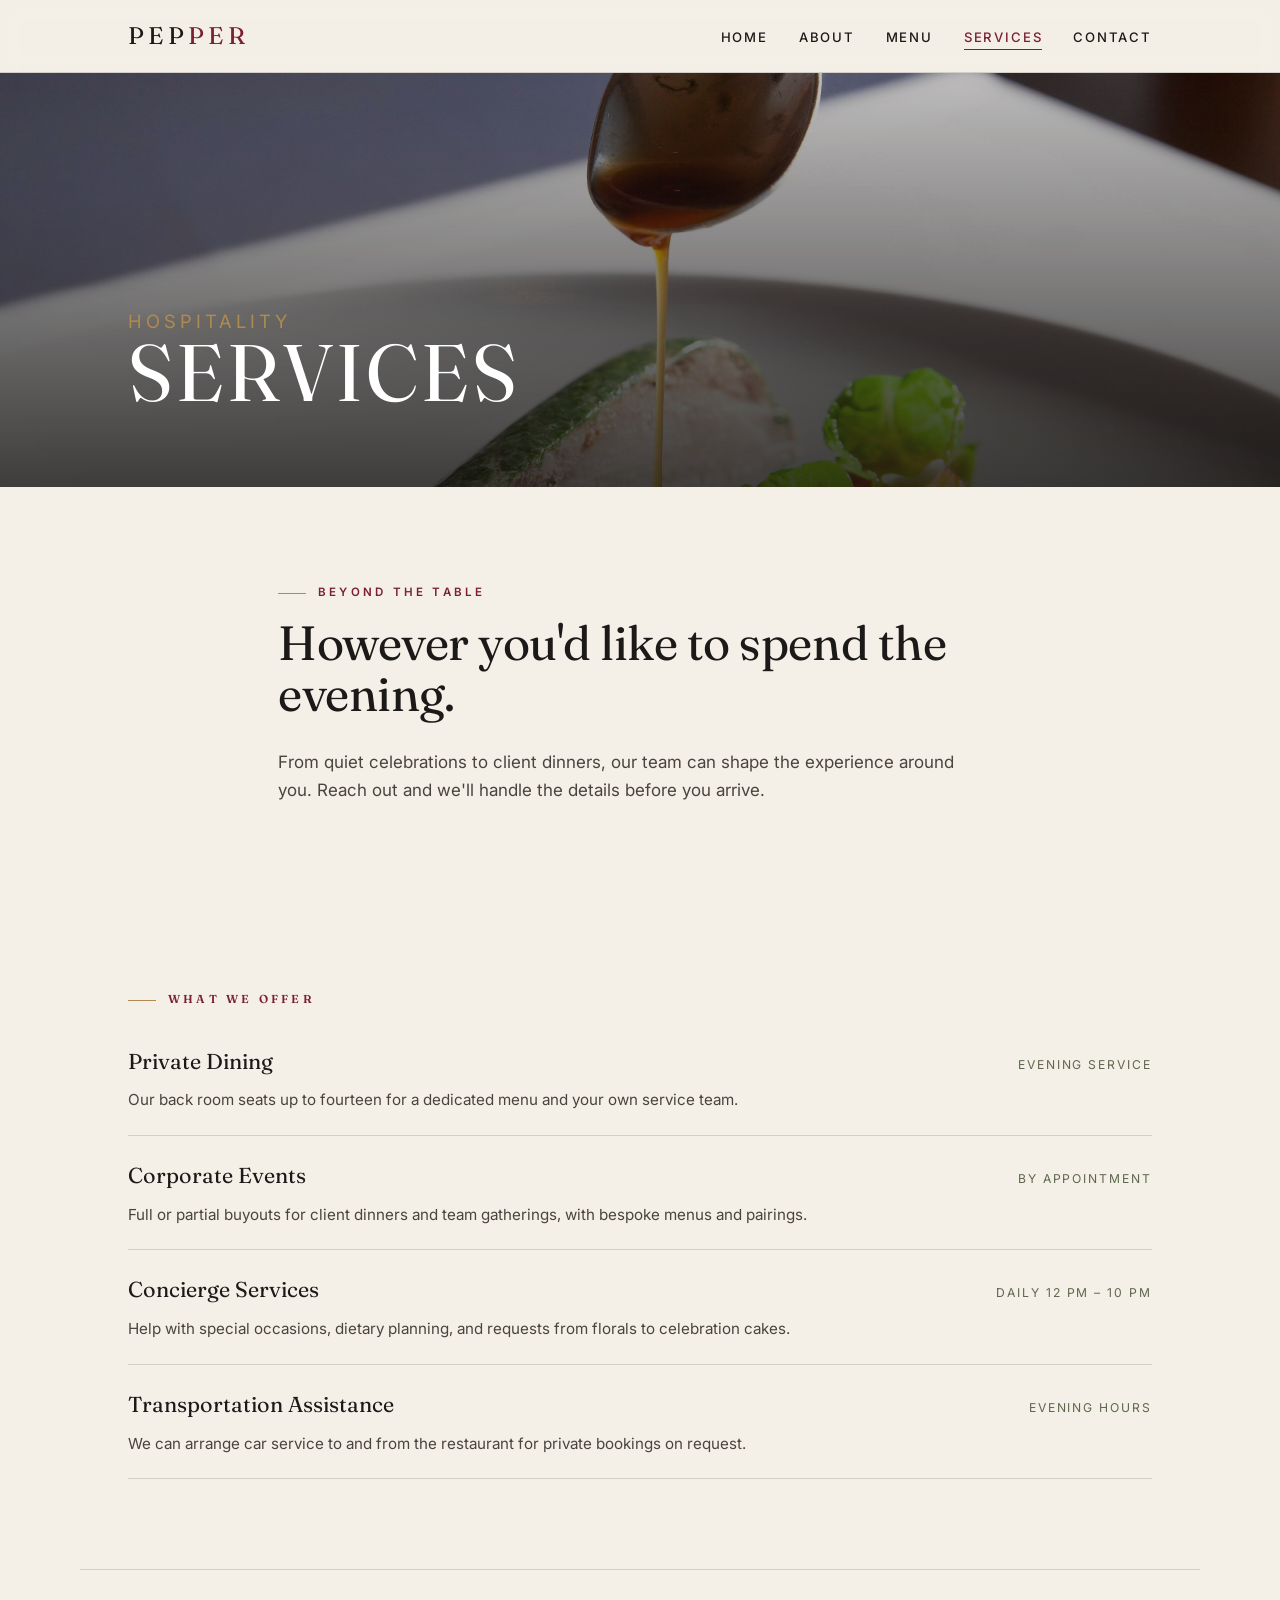
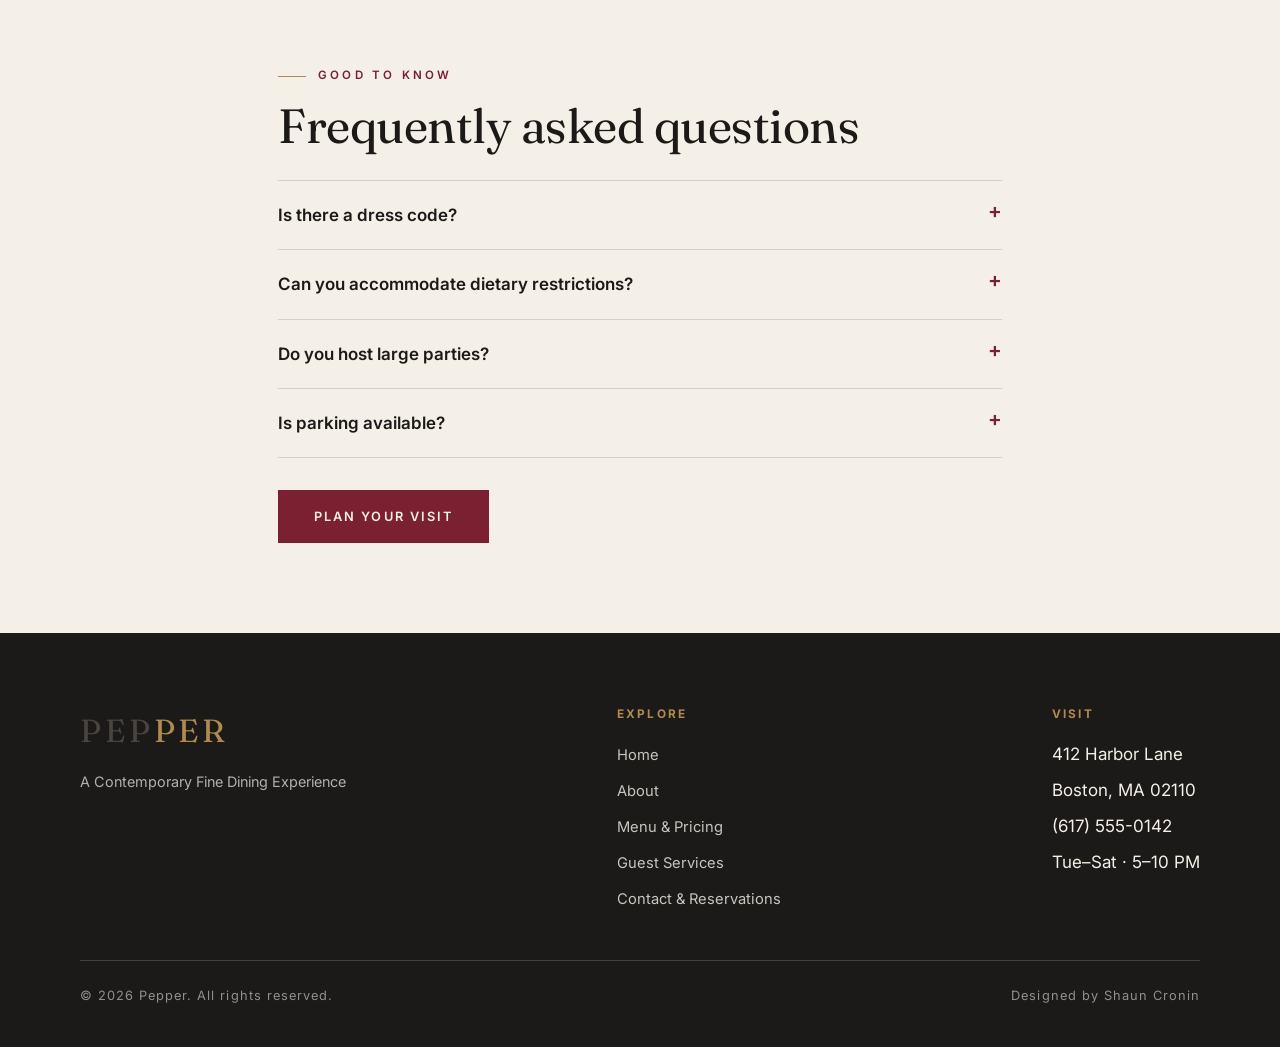
==== services.html @ ecd334d8 "Add files via upload" ====
<!DOCTYPE html>
<html lang="en">
<head>
  <meta charset="UTF-8">
  <meta name="viewport" content="width=device-width, initial-scale=1.0">
  <meta name="description" content="Pepper guest services: private dining, corporate events, concierge assistance, transportation, and frequently asked questions.">
  <title>Guest Services | Pepper Fine Dining</title>
  <link rel="preconnect" href="https://fonts.googleapis.com">
  <link rel="preconnect" href="https://fonts.gstatic.com" crossorigin>
  <link href="https://fonts.googleapis.com/css2?family=Fraunces:opsz,wght@9..144,400;9..144,500&family=Inter:wght@400;500;600&display=swap" rel="stylesheet">
  <link rel="stylesheet" href="css/styles.css">
</head>
<body>

  <header class="site-head">
    <nav class="nav-inner" aria-label="Primary">
      <a href="index.html" class="brand-mark">Pep<span>per</span></a>
      <ul class="nav-menu">
        <li><a href="index.html">Home</a></li>
        <li><a href="about.html">About</a></li>
        <li><a href="menu.html">Menu</a></li>
        <li><a href="services.html" aria-current="page">Services</a></li>
        <li><a href="contact.html">Contact</a></li>
      </ul>
    </nav>
  </header>

  <main>
    <section class="banner banner--page banner--services" aria-label="Guest services">
      <div class="banner-inner">
        <p class="banner-sub rise">Hospitality</p>
        <h1 class="banner-title rise rise-2">Services</h1>
      </div>
    </section>

    <section class="wrap wrap--tight" aria-labelledby="svc-intro-h">
      <p class="eyebrow">Beyond the Table</p>
      <h2 id="svc-intro-h">However you'd like to spend the evening.</h2>
      <p>From quiet celebrations to client dinners, our team can shape the experience
        around you. Reach out and we'll handle the details before you arrive.</p>
    </section>

    <!-- SERVICES LIST -->
    <section class="wrap" aria-labelledby="svc-list-h">
      <h2 id="svc-list-h" class="eyebrow" style="font-size:.72rem;">What We Offer</h2>
      <ul class="service-list">
        <li>
          <span class="svc-name">Private Dining</span>
          <span class="svc-when">Evening Service</span>
          <span class="svc-desc">Our back room seats up to fourteen for a dedicated
            menu and your own service team.</span>
        </li>
        <li>
          <span class="svc-name">Corporate Events</span>
          <span class="svc-when">By Appointment</span>
          <span class="svc-desc">Full or partial buyouts for client dinners and team
            gatherings, with bespoke menus and pairings.</span>
        </li>
        <li>
          <span class="svc-name">Concierge Services</span>
          <span class="svc-when">Daily 12 PM – 10 PM</span>
          <span class="svc-desc">Help with special occasions, dietary planning, and
            requests from florals to celebration cakes.</span>
        </li>
        <li>
          <span class="svc-name">Transportation Assistance</span>
          <span class="svc-when">Evening Hours</span>
          <span class="svc-desc">We can arrange car service to and from the restaurant
            for private bookings on request.</span>
        </li>
      </ul>
    </section>

    <hr class="divider">

    <!-- FAQ -->
    <section class="wrap wrap--tight" aria-labelledby="faq-h">
      <p class="eyebrow">Good to Know</p>
      <h2 id="faq-h">Frequently asked questions</h2>
      <div class="faq">
        <details>
          <summary>Is there a dress code?</summary>
          <p>We suggest smart casual. There is no jacket requirement, but most guests
            dress up a little for the occasion.</p>
        </details>
        <details>
          <summary>Can you accommodate dietary restrictions?</summary>
          <p>Yes. With a day's notice we can adapt the tasting menu for most
            allergies and dietary needs. Just note them when you reserve.</p>
        </details>
        <details>
          <summary>Do you host large parties?</summary>
          <p>The main dining room seats forty. For groups larger than fourteen we
            recommend a private buyout, which our team can arrange by appointment.</p>
        </details>
        <details>
          <summary>Is parking available?</summary>
          <p>Valet is available on weekend evenings. A public garage sits one block
            north on Harbor Lane.</p>
        </details>
      </div>
      <p style="margin-top:2rem;"><a href="contact.html" class="btn">Plan Your Visit</a></p>
    </section>
  </main>

  <footer class="site-foot">
    <div class="foot-inner">
      <div>
        <p class="foot-brand">Pep<span>per</span></p>
        <p style="color:rgba(244,239,231,.7); margin-top:.75rem; font-size:.9rem;">
          A Contemporary Fine Dining Experience</p>
      </div>
      <div class="foot-col">
        <h4>Explore</h4>
        <ul>
          <li><a href="index.html">Home</a></li>
          <li><a href="about.html">About</a></li>
          <li><a href="menu.html">Menu &amp; Pricing</a></li>
          <li><a href="services.html">Guest Services</a></li>
          <li><a href="contact.html">Contact &amp; Reservations</a></li>
        </ul>
      </div>
      <div class="foot-col">
        <h4>Visit</h4>
        <ul>
          <li>412 Harbor Lane</li>
          <li>Boston, MA 02110</li>
          <li>(617) 555-0142</li>
          <li>Tue–Sat · 5–10 PM</li>
        </ul>
      </div>
    </div>
    <div class="foot-base">
      <span>&copy; 2026 Pepper. All rights reserved.</span>
      <span>Designed by Shaun Cronin</span>
    </div>
  </footer>

</body>
</html>
---- css/styles.css ----
/* ============================================================
   PEPPER — A Contemporary Fine Dining Experience
   Author: Shaun Cronin  |  ITC2400  |  Signature Assignment
   Single external stylesheet for all pages.
   Organized: 1 Tokens · 2 Reset · 3 Type · 4 Header/Nav ·
   5 Banner · 6 Layout · 7 Components · 8 Forms · 9 Footer ·
   10 Animation · 11 Responsive
   ============================================================ */

/* ---------- 1. DESIGN TOKENS ---------- */
:root {
  --paper:    #f4efe7;  /* warm bone background        */
  --paper-2:  #eae2d4;  /* slightly deeper panel tone  */
  --ink:      #1c1a19;  /* espresso near-black text    */
  --ink-soft: #4a443f;  /* muted body text             */
  --claret:   #7a2031;  /* deep wine accent            */
  --sage:     #5f684e;  /* muted olive secondary       */
  --gold:     #b08a4f;  /* restrained hairline accent  */
  --line:     rgba(28,26,25,.15); /* hairline rules     */

  --display: "Fraunces", Georgia, "Times New Roman", serif;
  --body:    "Inter", -apple-system, "Segoe UI", Helvetica, Arial, sans-serif;

  --wrap: 1120px;        /* max content width           */
  --gut: clamp(1.25rem, 4vw, 3rem); /* page gutter      */
}

/* ---------- 2. RESET ---------- */
* { margin: 0; padding: 0; box-sizing: border-box; }
html { scroll-behavior: smooth; }
img { display: block; max-width: 100%; height: auto; }

body {
  background: var(--paper);
  color: var(--ink);
  font-family: var(--body);
  font-size: 1.0625rem;
  line-height: 1.65;
  -webkit-font-smoothing: antialiased;
}

/* ---------- 3. TYPOGRAPHY ---------- */
h1, h2, h3 {
  font-family: var(--display);
  font-weight: 400;
  line-height: 1.05;
  letter-spacing: -0.01em;
}
h2 { font-size: clamp(1.9rem, 4vw, 3rem); margin-bottom: .6em; }
h3 { font-size: clamp(1.3rem, 2.4vw, 1.7rem); margin-bottom: .4em; }
p  { color: var(--ink-soft); max-width: 62ch; }
a  { color: var(--claret); text-decoration: none; }

/* Small-caps utility label — the editorial "eyebrow" */
.eyebrow {
  font-size: .72rem;
  letter-spacing: .28em;
  text-transform: uppercase;
  color: var(--claret);
  font-weight: 600;
  display: inline-block;
  margin-bottom: 1rem;
}
.eyebrow::before {
  content: "";
  display: inline-block;
  width: 28px; height: 1px;
  background: var(--gold);
  vertical-align: middle;
  margin-right: .75rem;
}

/* ---------- 4. HEADER & NAVIGATION ---------- */
.site-head {
  position: sticky;
  top: 0;
  z-index: 50;
  background: rgba(244,239,231,.92);
  backdrop-filter: blur(8px);
  border-bottom: 1px solid var(--line);
}
.nav-inner {
  max-width: var(--wrap);
  margin: 0 auto;
  padding: 1rem var(--gut);
  display: flex;
  align-items: center;
  justify-content: space-between;
}
.brand-mark {
  font-family: var(--display);
  font-size: 1.5rem;
  letter-spacing: .18em;
  color: var(--ink);
  text-transform: uppercase;
}
.brand-mark span { color: var(--claret); }

.nav-menu {
  list-style: none;
  display: flex;
  gap: clamp(1rem, 2.4vw, 2.4rem);
}
.nav-menu a {
  color: var(--ink);
  font-size: .82rem;
  letter-spacing: .14em;
  text-transform: uppercase;
  font-weight: 500;
  padding-bottom: 4px;
  border-bottom: 1px solid transparent;
  transition: border-color .25s ease, color .25s ease;
}
.nav-menu a:hover,
.nav-menu a[aria-current="page"] {
  color: var(--claret);
  border-bottom-color: var(--claret);
}

/* ---------- 5. PAGE BANNER ---------- */
.banner {
  position: relative;
  min-height: 62vh;
  display: flex;
  align-items: flex-end;
  overflow: hidden;
  background-color: var(--ink);
}
.banner::before { /* image layer controlled fully in CSS */
  content: "";
  position: absolute;
  inset: 0;
  background-image: url("../images/hero-plating.jpg");
  background-size: cover;
  background-position: center;
  background-repeat: no-repeat;
  opacity: .85;
  transform: scale(1.04);
  animation: slowZoom 18s ease-out forwards;
}
.banner::after { /* legibility scrim */
  content: "";
  position: absolute;
  inset: 0;
  background: linear-gradient(180deg, rgba(20,18,17,.15) 0%, rgba(20,18,17,.78) 100%);
}
.banner-inner {
  position: relative;
  z-index: 2;
  max-width: var(--wrap);
  width: 100%;
  margin: 0 auto;
  padding: 0 var(--gut) clamp(2.5rem, 6vw, 5rem);
  color: var(--paper);
}
.banner-title {
  font-family: var(--display);
  font-size: clamp(3.2rem, 12vw, 8rem);
  line-height: .92;
  letter-spacing: .04em;
  text-transform: uppercase;
  color: #fff;
}
.banner-sub {
  font-size: clamp(.95rem, 1.6vw, 1.15rem);
  letter-spacing: .22em;
  text-transform: uppercase;
  color: var(--gold);
  margin-top: 1rem;
}
.banner-byline {
  margin-top: .4rem;
  font-size: .78rem;
  letter-spacing: .18em;
  text-transform: uppercase;
  color: rgba(244,239,231,.7);
}

/* Shorter banners for interior pages */
.banner--page { min-height: 46vh; }
.banner--page .banner-title { font-size: clamp(2.4rem, 8vw, 5rem); }

/* Per-page banner backgrounds (image swap via CSS only) */
.banner--about::before  { background-image: url("../images/chef-saucing.jpg"); }
.banner--menu::before   { background-image: url("../images/dessert-raspberry.jpg"); }
.banner--services::before { background-image: url("../images/chef-saucing.jpg"); }
.banner--contact::before  { background-image: url("../images/hero-plating.jpg"); }

/* ---------- 6. LAYOUT ---------- */
main { display: block; }
.wrap {
  max-width: var(--wrap);
  margin: 0 auto;
  padding: clamp(3rem, 7vw, 6rem) var(--gut);
}
.wrap--tight { max-width: 820px; }

.split {
  display: grid;
  grid-template-columns: 1fr 1fr;
  gap: clamp(2rem, 5vw, 4.5rem);
  align-items: center;
}
.split--reverse .split-media { order: 2; }

.divider {
  border: 0;
  height: 1px;
  background: var(--line);
  max-width: var(--wrap);
  margin: 0 auto;
}

/* ---------- 7. COMPONENTS ---------- */
/* Buttons */
.btn {
  display: inline-block;
  font-size: .8rem;
  letter-spacing: .16em;
  text-transform: uppercase;
  font-weight: 600;
  padding: .95rem 2.2rem;
  border: 1px solid var(--claret);
  background: var(--claret);
  color: var(--paper);
  cursor: pointer;
  transition: background .25s ease, color .25s ease, transform .2s ease;
}
.btn:hover { background: transparent; color: var(--claret); }
.btn--ghost {
  background: transparent;
  color: var(--paper);
  border-color: rgba(244,239,231,.6);
}
.btn--ghost:hover { background: var(--paper); color: var(--ink); border-color: var(--paper); }

/* Figure / media with controlled image animation */
figure { position: relative; overflow: hidden; }
figure img {
  width: 100%;
  height: 100%;
  object-fit: cover;
  transition: transform .9s cubic-bezier(.2,.7,.2,1), opacity .4s ease;
}
figure:hover img { transform: scale(1.05); }
figcaption {
  font-size: .76rem;
  letter-spacing: .12em;
  text-transform: uppercase;
  color: var(--ink-soft);
  padding-top: .6rem;
}
.split-media { aspect-ratio: 4 / 5; }

/* Featured experience cards */
.cards {
  display: grid;
  grid-template-columns: repeat(3, 1fr);
  gap: clamp(1.25rem, 3vw, 2.25rem);
  list-style: none;
}
.card {
  background: var(--paper-2);
  padding: 2rem 1.75rem;
  border-top: 2px solid var(--claret);
  transition: transform .3s ease;
}
.card:hover { transform: translateY(-6px); }
.card-num {
  font-family: var(--display);
  font-size: 1.1rem;
  color: var(--gold);
  display: block;
  margin-bottom: .75rem;
}
.card p { font-size: .96rem; }

/* Course list (the tasting menu is a true sequence → numbered) */
.courses { list-style: none; counter-reset: course; }
.courses li {
  counter-increment: course;
  padding: 1.1rem 0;
  border-bottom: 1px solid var(--line);
  display: grid;
  grid-template-columns: auto 1fr auto;
  gap: 1.25rem;
  align-items: baseline;
}
.courses li::before {
  content: counter(course, decimal-leading-zero);
  font-family: var(--display);
  color: var(--gold);
  font-size: .95rem;
}
.courses .course-name { font-weight: 600; color: var(--ink); }
.courses .course-desc { color: var(--ink-soft); font-size: .92rem; }

/* ---------- PRICING TABLE (border-free, responsive) ---------- */
.price-table {
  width: 100%;
  border-collapse: collapse;
  margin-top: 1.5rem;
}
.price-table caption {
  text-align: left;
  font-size: .75rem;
  letter-spacing: .2em;
  text-transform: uppercase;
  color: var(--claret);
  padding-bottom: 1rem;
}
.price-table th,
.price-table td {
  border: none;            /* border-free for easy comparison */
  padding: 1rem 0;
  text-align: left;
  vertical-align: top;
}
.price-table thead th {
  font-size: .72rem;
  letter-spacing: .16em;
  text-transform: uppercase;
  color: var(--ink-soft);
  font-weight: 600;
}
.price-table tbody tr { border-bottom: 1px solid var(--line); }
.price-table .item { font-weight: 600; color: var(--ink); }
.price-table .desc { color: var(--ink-soft); font-size: .92rem; }
.price-table .price {
  text-align: right;
  font-family: var(--display);
  font-size: 1.25rem;
  color: var(--claret);
  white-space: nowrap;
}

/* Aside / pull quote */
.pullquote {
  font-family: var(--display);
  font-size: clamp(1.5rem, 3.4vw, 2.4rem);
  line-height: 1.25;
  color: var(--ink);
  max-width: 22ch;
  border-left: 2px solid var(--claret);
  padding-left: 1.5rem;
}

/* FAQ */
.faq { border-top: 1px solid var(--line); }
.faq details {
  border-bottom: 1px solid var(--line);
  padding: 1.25rem 0;
}
.faq summary {
  cursor: pointer;
  font-weight: 600;
  color: var(--ink);
  list-style: none;
  display: flex;
  justify-content: space-between;
  gap: 1rem;
}
.faq summary::-webkit-details-marker { display: none; }
.faq summary::after { content: "+"; color: var(--claret); font-size: 1.3rem; line-height: 1; }
.faq details[open] summary::after { content: "–"; }
.faq p { margin-top: .85rem; }

/* Section labels for services list */
.service-list { list-style: none; }
.service-list li {
  padding: 1.4rem 0;
  border-bottom: 1px solid var(--line);
  display: flex;
  flex-wrap: wrap;
  justify-content: space-between;
  gap: .5rem 2rem;
  align-items: baseline;
}
.service-list .svc-name { font-family: var(--display); font-size: 1.35rem; color: var(--ink); }
.service-list .svc-when {
  font-size: .76rem;
  letter-spacing: .16em;
  text-transform: uppercase;
  color: var(--sage);
}
.service-list .svc-desc { flex-basis: 100%; color: var(--ink-soft); font-size: .95rem; }

/* ---------- 8. FORMS ---------- */
.form-grid {
  display: grid;
  grid-template-columns: 1fr 1fr;
  gap: 1.25rem 1.5rem;
}
.field { display: flex; flex-direction: column; }
.field--full { grid-column: 1 / -1; }
.field label {
  font-size: .74rem;
  letter-spacing: .14em;
  text-transform: uppercase;
  color: var(--ink-soft);
  margin-bottom: .5rem;
  font-weight: 600;
}
.field input,
.field select,
.field textarea {
  font-family: var(--body);
  font-size: 1rem;
  color: var(--ink);
  background: var(--paper-2);
  border: 1px solid transparent;
  border-bottom: 1px solid var(--line);
  padding: .85rem 1rem;
  transition: border-color .2s ease, background .2s ease;
}
.field input:focus,
.field select:focus,
.field textarea:focus {
  outline: none;
  border-color: var(--claret);
  background: #fff;
}
.field textarea { resize: vertical; min-height: 120px; }
.error-msg { color: var(--claret); font-size: .8rem; margin-top: .35rem; min-height: 1em; }
.form-note { font-size: .85rem; color: var(--ink-soft); margin-top: 1rem; }
.form-success {
  background: var(--sage);
  color: var(--paper);
  padding: 1rem 1.25rem;
  margin-top: 1.5rem;
  display: none;
}
.form-success.show { display: block; }

/* Info blocks on contact page */
.info-grid {
  display: grid;
  grid-template-columns: repeat(3, 1fr);
  gap: 2rem;
  margin-top: 2rem;
}
.info-grid h3 { font-size: 1.1rem; }
.info-grid p { font-size: .95rem; }

/* ---------- 9. FOOTER ---------- */
.site-foot {
  background: var(--ink);
  color: var(--paper);
  padding: clamp(3rem, 6vw, 4.5rem) var(--gut) 2.5rem;
}
.foot-inner {
  max-width: var(--wrap);
  margin: 0 auto;
  display: flex;
  flex-wrap: wrap;
  justify-content: space-between;
  gap: 2rem;
}
.foot-brand { font-family: var(--display); font-size: 2rem; letter-spacing: .12em; text-transform: uppercase; }
.foot-brand span { color: var(--gold); }
.foot-col h4 {
  font-size: .74rem;
  letter-spacing: .18em;
  text-transform: uppercase;
  color: var(--gold);
  margin-bottom: 1rem;
}
.foot-col ul { list-style: none; }
.foot-col li { margin-bottom: .5rem; }
.foot-col a { color: rgba(244,239,231,.8); font-size: .92rem; }
.foot-col a:hover { color: #fff; }
.foot-base {
  max-width: var(--wrap);
  margin: 2.5rem auto 0;
  padding-top: 1.5rem;
  border-top: 1px solid rgba(244,239,231,.18);
  font-size: .8rem;
  letter-spacing: .08em;
  color: rgba(244,239,231,.55);
  display: flex;
  flex-wrap: wrap;
  justify-content: space-between;
  gap: .5rem;
}

/* ---------- 10. ANIMATION ---------- */
@keyframes slowZoom { to { transform: scale(1); } }
@keyframes riseIn {
  from { opacity: 0; transform: translateY(24px); }
  to   { opacity: 1; transform: translateY(0); }
}
.rise { animation: riseIn .9s cubic-bezier(.2,.7,.2,1) both; }
.rise-2 { animation-delay: .15s; }
.rise-3 { animation-delay: .3s; }

/* ---------- 11. RESPONSIVE ---------- */
@media (max-width: 900px) {
  .cards { grid-template-columns: 1fr 1fr; }
  .info-grid { grid-template-columns: 1fr 1fr; }
  .split { grid-template-columns: 1fr; }
  .split--reverse .split-media { order: 0; }
  .pullquote { max-width: none; }
}

@media (max-width: 640px) {
  .nav-inner { flex-direction: column; gap: .85rem; }
  .nav-menu { flex-wrap: wrap; justify-content: center; gap: .85rem 1.25rem; }
  .cards { grid-template-columns: 1fr; }
  .info-grid { grid-template-columns: 1fr; }
  .form-grid { grid-template-columns: 1fr; }
  .courses li { grid-template-columns: auto 1fr; }
  .courses .course-price { grid-column: 2; text-align: left; color: var(--claret); }
  .price-table thead { display: none; }
  .price-table tbody tr { display: grid; padding: 1rem 0; }
  .price-table td { padding: .15rem 0; }
  .price-table .price { text-align: left; }
}

/* ---------- ACCESSIBILITY ---------- */
:focus-visible { outline: 2px solid var(--claret); outline-offset: 3px; }
@media (prefers-reduced-motion: reduce) {
  *, *::before, *::after { animation: none !important; transition: none !important; }
  html { scroll-behavior: auto; }
}
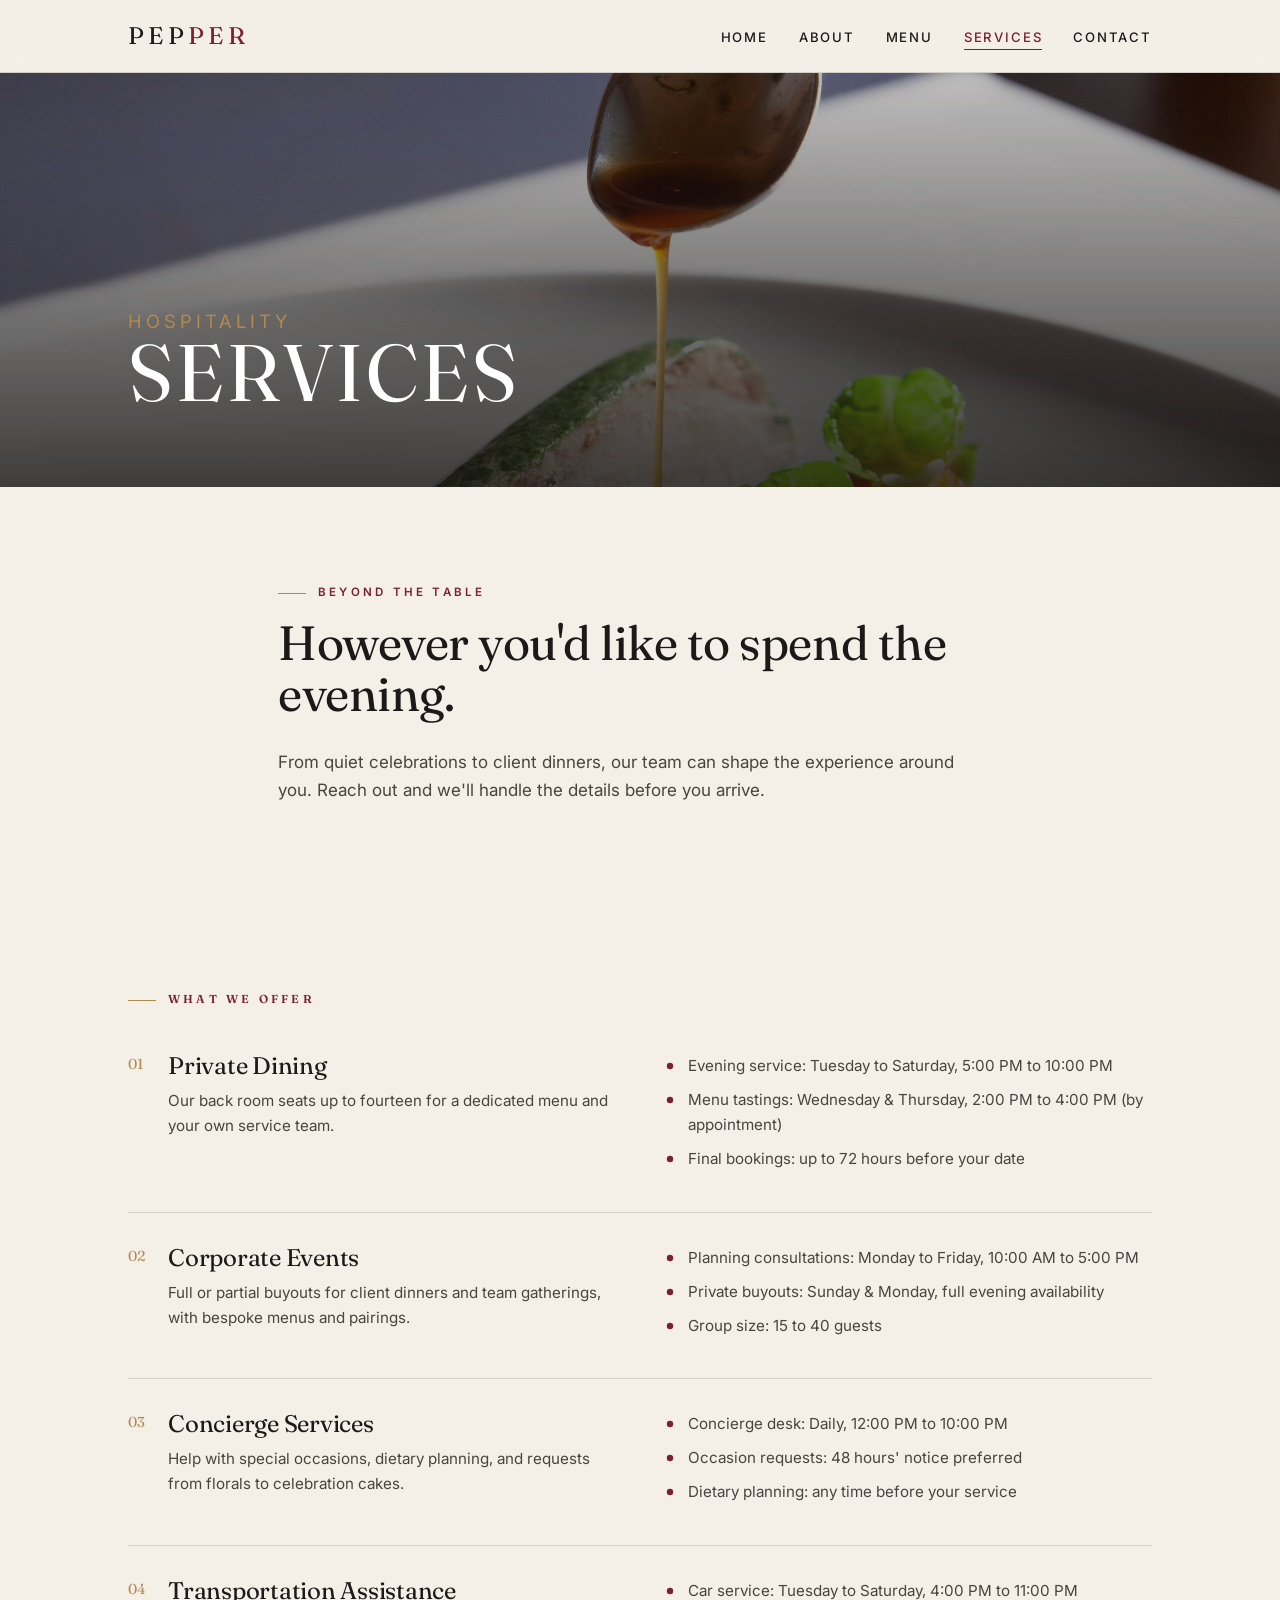
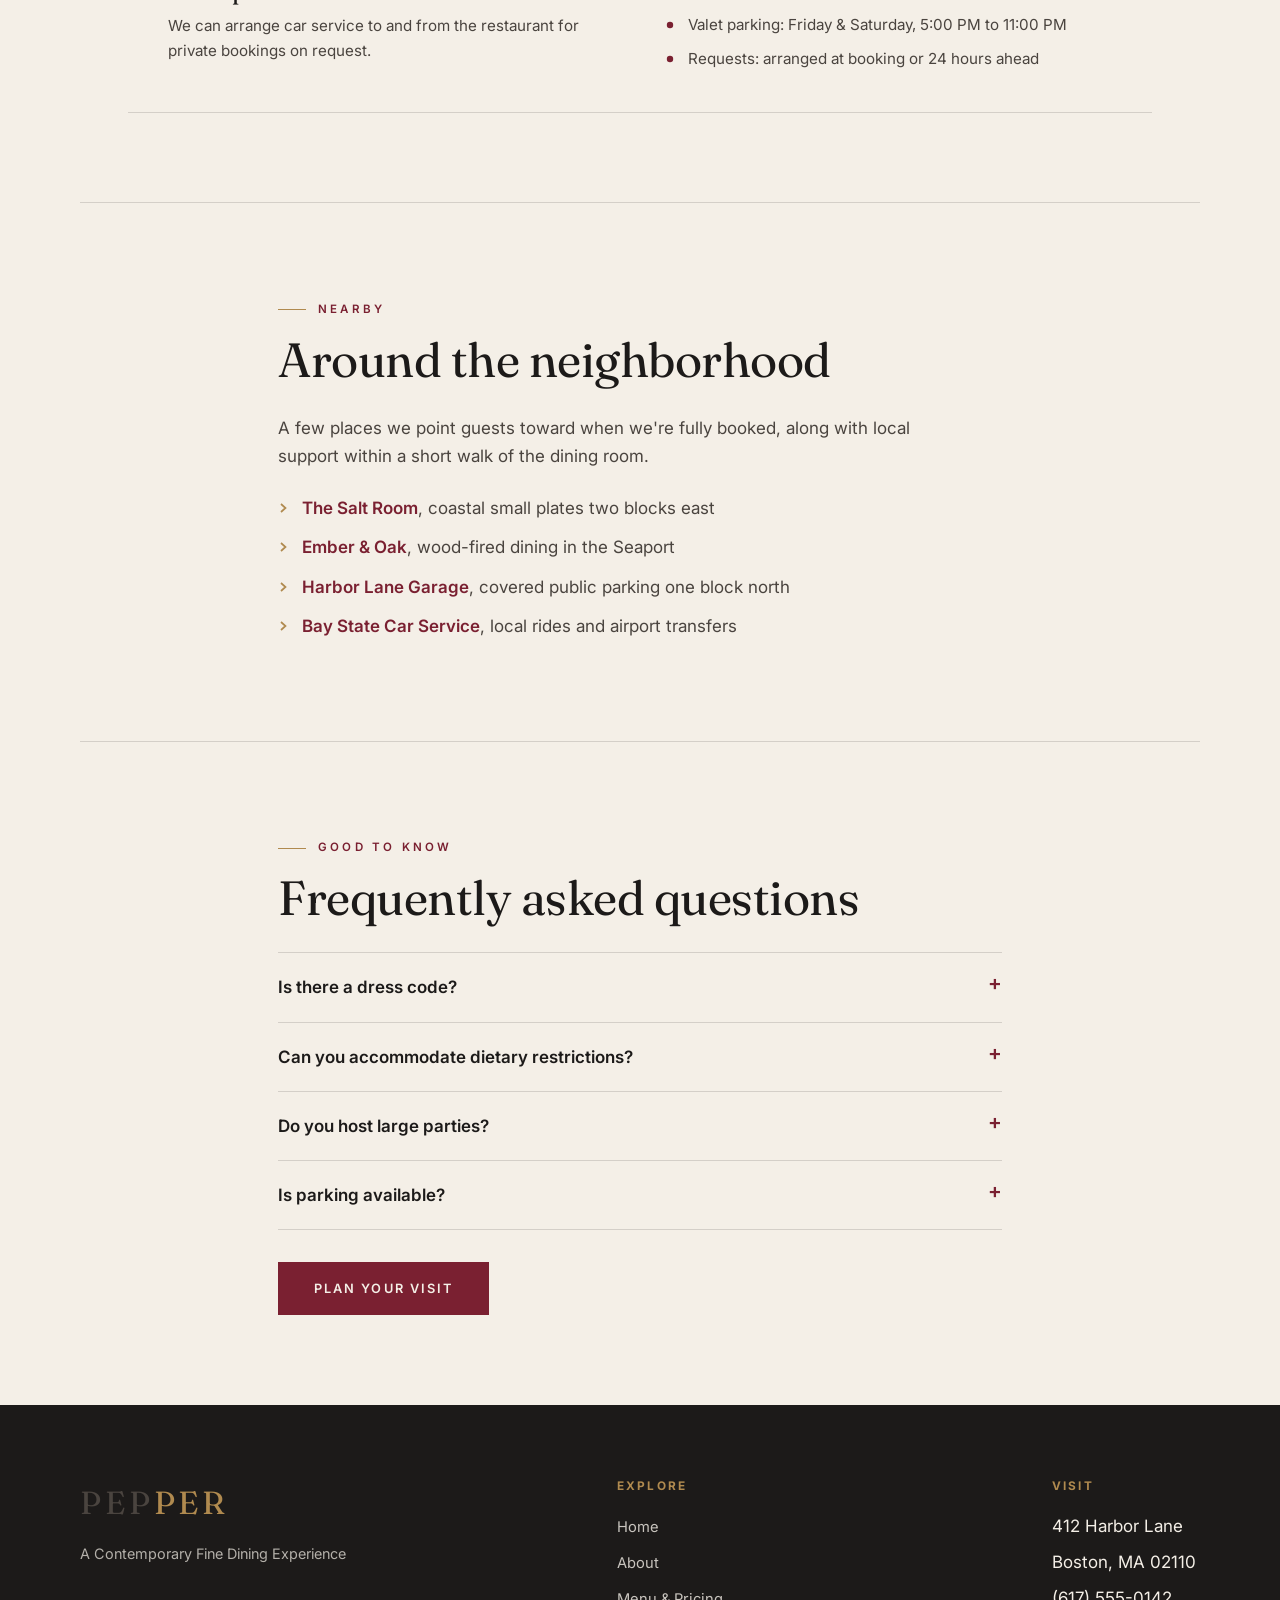
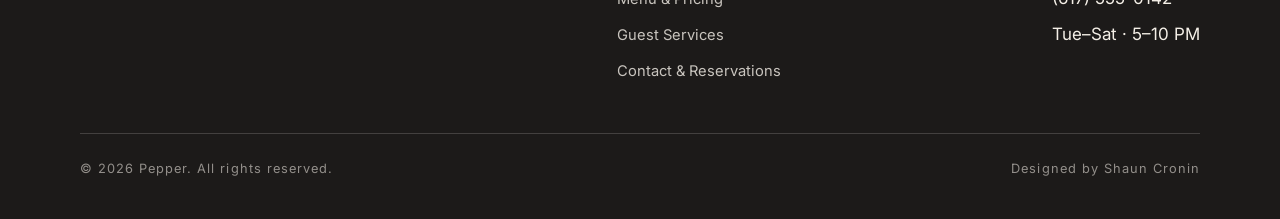
==== commit 57f75874: "Add files via upload" ====
--- a/services.html
+++ b/services.html
@@ -40,34 +40,79 @@
         around you. Reach out and we'll handle the details before you arrive.</p>
     </section>
 
-    <!-- SERVICES LIST -->
+    <!-- SERVICES: ordered list of major categories, each with an
+         unordered list of specific hours/times (image-styled markers) -->
     <section class="wrap" aria-labelledby="svc-list-h">
       <h2 id="svc-list-h" class="eyebrow" style="font-size:.72rem;">What We Offer</h2>
-      <ul class="service-list">
-        <li>
-          <span class="svc-name">Private Dining</span>
-          <span class="svc-when">Evening Service</span>
-          <span class="svc-desc">Our back room seats up to fourteen for a dedicated
-            menu and your own service team.</span>
+      <ol class="svc-categories">
+        <li class="svc-cat">
+          <div class="svc-cat-head">
+            <h3>Private Dining</h3>
+            <p>Our back room seats up to fourteen for a dedicated menu and your own
+              service team.</p>
+          </div>
+          <ul class="svc-hours">
+            <li>Evening service: Tuesday to Saturday, 5:00 PM to 10:00 PM</li>
+            <li>Menu tastings: Wednesday &amp; Thursday, 2:00 PM to 4:00 PM (by appointment)</li>
+            <li>Final bookings: up to 72 hours before your date</li>
+          </ul>
         </li>
-        <li>
-          <span class="svc-name">Corporate Events</span>
-          <span class="svc-when">By Appointment</span>
-          <span class="svc-desc">Full or partial buyouts for client dinners and team
-            gatherings, with bespoke menus and pairings.</span>
+        <li class="svc-cat">
+          <div class="svc-cat-head">
+            <h3>Corporate Events</h3>
+            <p>Full or partial buyouts for client dinners and team gatherings, with
+              bespoke menus and pairings.</p>
+          </div>
+          <ul class="svc-hours">
+            <li>Planning consultations: Monday to Friday, 10:00 AM to 5:00 PM</li>
+            <li>Private buyouts: Sunday &amp; Monday, full evening availability</li>
+            <li>Group size: 15 to 40 guests</li>
+          </ul>
         </li>
-        <li>
-          <span class="svc-name">Concierge Services</span>
-          <span class="svc-when">Daily 12 PM – 10 PM</span>
-          <span class="svc-desc">Help with special occasions, dietary planning, and
-            requests from florals to celebration cakes.</span>
+        <li class="svc-cat">
+          <div class="svc-cat-head">
+            <h3>Concierge Services</h3>
+            <p>Help with special occasions, dietary planning, and requests from florals
+              to celebration cakes.</p>
+          </div>
+          <ul class="svc-hours">
+            <li>Concierge desk: Daily, 12:00 PM to 10:00 PM</li>
+            <li>Occasion requests: 48 hours' notice preferred</li>
+            <li>Dietary planning: any time before your service</li>
+          </ul>
         </li>
-        <li>
-          <span class="svc-name">Transportation Assistance</span>
-          <span class="svc-when">Evening Hours</span>
-          <span class="svc-desc">We can arrange car service to and from the restaurant
-            for private bookings on request.</span>
+        <li class="svc-cat">
+          <div class="svc-cat-head">
+            <h3>Transportation Assistance</h3>
+            <p>We can arrange car service to and from the restaurant for private
+              bookings on request.</p>
+          </div>
+          <ul class="svc-hours">
+            <li>Car service: Tuesday to Saturday, 4:00 PM to 11:00 PM</li>
+            <li>Valet parking: Friday &amp; Saturday, 5:00 PM to 11:00 PM</li>
+            <li>Requests: arranged at booking or 24 hours ahead</li>
+          </ul>
         </li>
+      </ol>
+    </section>
+
+    <hr class="divider">
+
+    <!-- NEARBY & LOCAL: optional links to nearby dining and local support -->
+    <section class="wrap wrap--tight" aria-labelledby="local-h">
+      <p class="eyebrow">Nearby</p>
+      <h2 id="local-h">Around the neighborhood</h2>
+      <p>A few places we point guests toward when we're fully booked, along with local
+        support within a short walk of the dining room.</p>
+      <ul class="link-list">
+        <li><a href="https://www.google.com/maps/search/?api=1&amp;query=restaurants+North+End+Boston"
+               target="_blank" rel="noopener">The Salt Room</a>, coastal small plates two blocks east</li>
+        <li><a href="https://www.google.com/maps/search/?api=1&amp;query=restaurants+Seaport+Boston"
+               target="_blank" rel="noopener">Ember &amp; Oak</a>, wood-fired dining in the Seaport</li>
+        <li><a href="https://www.google.com/maps/search/?api=1&amp;query=parking+garage+Boston+waterfront"
+               target="_blank" rel="noopener">Harbor Lane Garage</a>, covered public parking one block north</li>
+        <li><a href="https://www.google.com/maps/search/?api=1&amp;query=taxi+service+Boston"
+               target="_blank" rel="noopener">Bay State Car Service</a>, local rides and airport transfers</li>
       </ul>
     </section>
 
--- a/css/styles.css
+++ b/css/styles.css
@@ -365,25 +365,56 @@
 .faq details[open] summary::after { content: "–"; }
 .faq p { margin-top: .85rem; }
 
-/* Section labels for services list */
-.service-list { list-style: none; }
-.service-list li {
-  padding: 1.4rem 0;
+/* ---- Services: ordered list of categories ---- */
+.svc-categories { list-style: none; counter-reset: cat; }
+.svc-cat {
+  counter-increment: cat;
+  position: relative;
+  padding: 2rem 0;
   border-bottom: 1px solid var(--line);
-  display: flex;
-  flex-wrap: wrap;
-  justify-content: space-between;
-  gap: .5rem 2rem;
-  align-items: baseline;
-}
-.service-list .svc-name { font-family: var(--display); font-size: 1.35rem; color: var(--ink); }
-.service-list .svc-when {
-  font-size: .76rem;
-  letter-spacing: .16em;
-  text-transform: uppercase;
-  color: var(--sage);
-}
-.service-list .svc-desc { flex-basis: 100%; color: var(--ink-soft); font-size: .95rem; }
+  display: grid;
+  grid-template-columns: 1fr 1fr;
+  gap: 1.5rem 3rem;
+  align-items: start;
+}
+.svc-cat::before { /* leading-zero category number */
+  content: counter(cat, decimal-leading-zero);
+  position: absolute;
+  top: 2rem;
+  left: 0;
+  font-family: var(--display);
+  font-size: .9rem;
+  color: var(--gold);
+}
+.svc-cat-head { padding-left: 2.5rem; }
+.svc-cat-head h3 { font-size: 1.5rem; }
+.svc-cat-head p { font-size: .95rem; }
+
+/* Nested hours — image-styled unordered list (peppercorn marker) */
+.svc-hours {
+  list-style-image: url("data:image/svg+xml,%3Csvg xmlns='http://www.w3.org/2000/svg' width='12' height='12'%3E%3Ccircle cx='6' cy='7' r='3.2' fill='%237a2031'/%3E%3C/svg%3E");
+  padding-left: 1.2rem;
+}
+.svc-hours li {
+  margin-bottom: .55rem;
+  padding-left: .3rem;
+  color: var(--ink-soft);
+  font-size: .95rem;
+}
+
+/* Nearby / local links — image-styled unordered list (gold chevron) */
+.link-list {
+  list-style-image: url("data:image/svg+xml,%3Csvg xmlns='http://www.w3.org/2000/svg' width='12' height='12'%3E%3Cpath d='M3 2l4.5 4L3 10' fill='none' stroke='%23b08a4f' stroke-width='1.7'/%3E%3C/svg%3E");
+  padding-left: 1.2rem;
+  margin-top: 1.5rem;
+}
+.link-list li {
+  margin-bottom: .7rem;
+  padding-left: .3rem;
+  color: var(--ink-soft);
+}
+.link-list a { font-weight: 600; }
+.link-list a:hover { text-decoration: underline; }
 
 /* ---------- 8. FORMS ---------- */
 .form-grid {
@@ -421,6 +452,18 @@
   background: #fff;
 }
 .field textarea { resize: vertical; min-height: 120px; }
+.field .optional { color: var(--ink-soft); font-weight: 400; letter-spacing: 0; text-transform: none; }
+
+/* Native HTML5 validation feedback — only after the guest interacts */
+.field input:user-invalid,
+.field select:user-invalid {
+  border-color: var(--claret);
+  background: #fff;
+}
+.field input:user-valid,
+.field select:user-valid {
+  border-bottom-color: var(--sage);
+}
 .error-msg { color: var(--claret); font-size: .8rem; margin-top: .35rem; min-height: 1em; }
 .form-note { font-size: .85rem; color: var(--ink-soft); margin-top: 1rem; }
 .form-success {
@@ -500,6 +543,8 @@
   .split { grid-template-columns: 1fr; }
   .split--reverse .split-media { order: 0; }
   .pullquote { max-width: none; }
+  .svc-cat { grid-template-columns: 1fr; gap: 1rem; }
+  .svc-hours { padding-left: 2.5rem; }
 }
 
 @media (max-width: 640px) {
